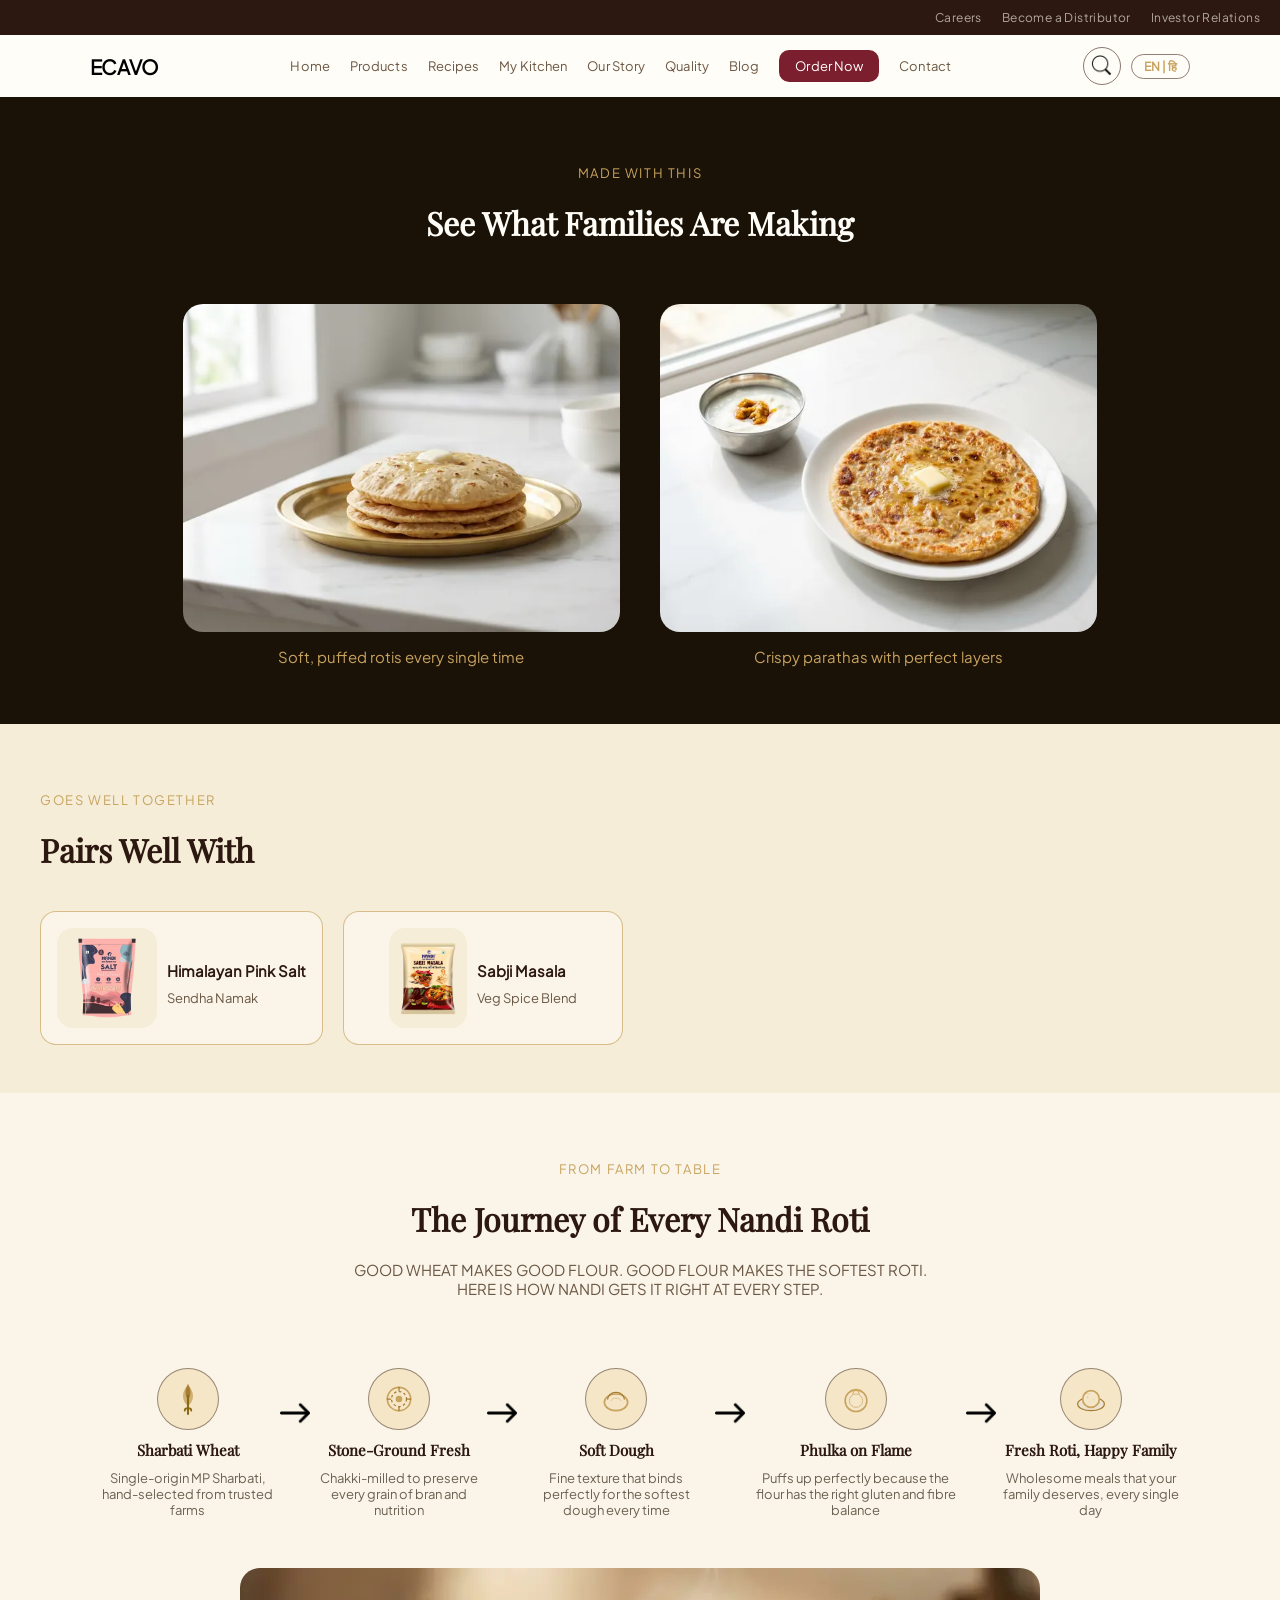
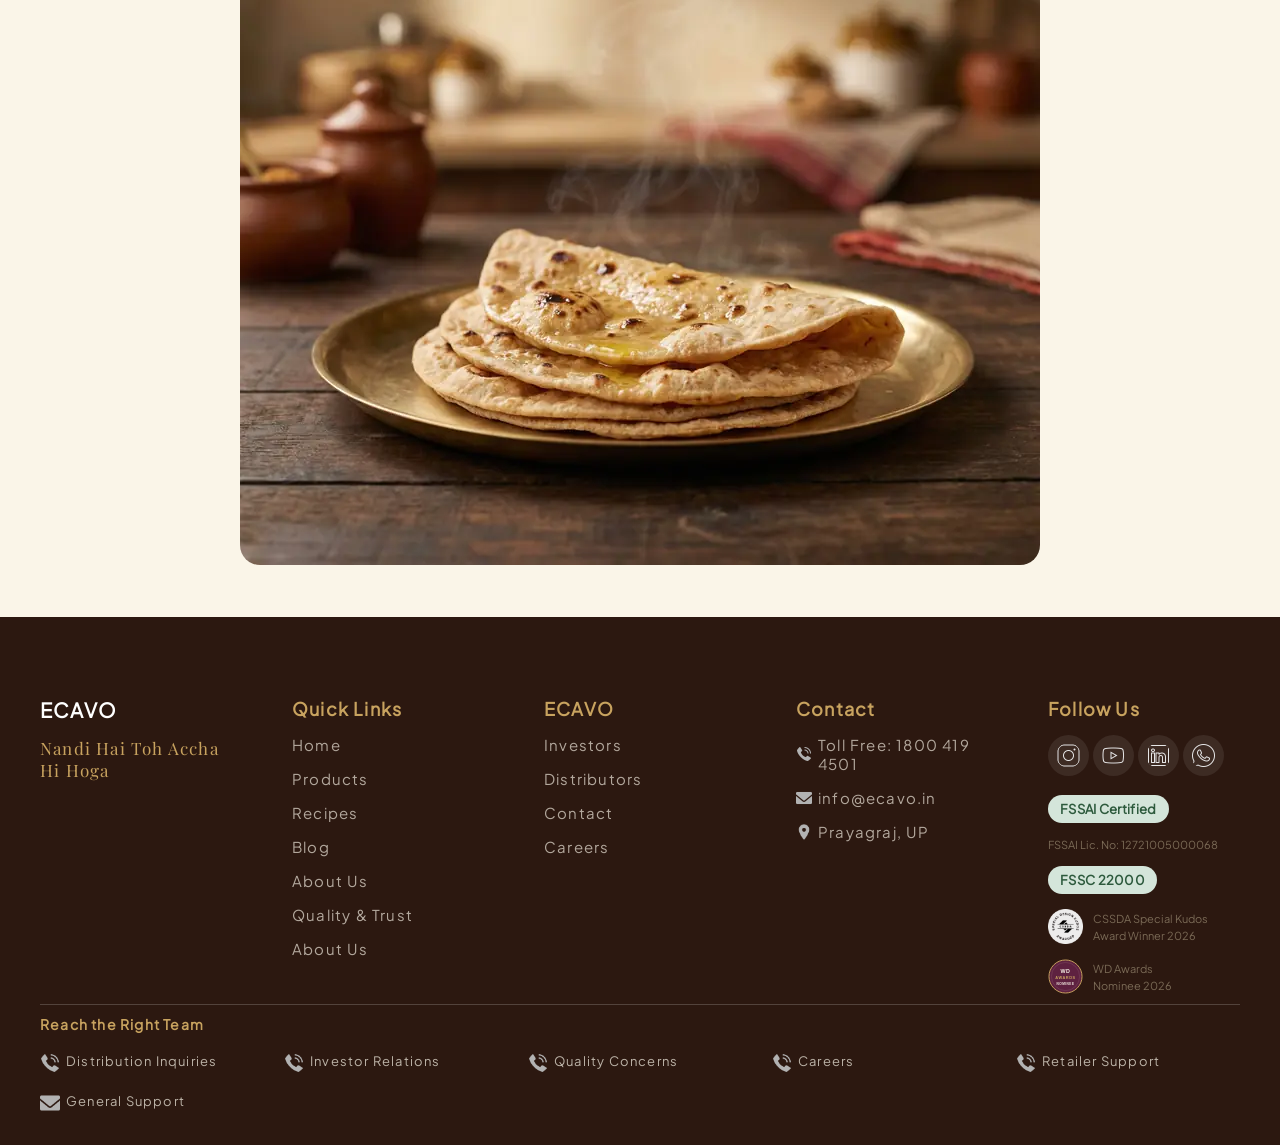
==== page-2.html @ 7aa82390 "first commit" ====
<!DOCTYPE html>
<html lang="en">

<head>
  <meta charset="UTF-8">
  <meta name="viewport" content="width=device-width, initial-scale=1.0">
  <title>Document</title>
  <link rel="stylesheet" href="page-2.css">
  <link rel="stylesheet" href="page-2-media.css">
</head>

<body>
  <!-- NAVIGATION  -->
  <!-- NAV-TOP  -->
  <div class="nt-main-container">
    <div class="nt-inner-container">
      <p>Careers</p>
      <p>Become a Distributor</p>
      <p>Investor Relations</p>
    </div>
  </div>
  <!-- NAV_BOTTOM  -->

  <div class="nb-main-container">

    <div class="nb-inner-container">

      <div class="nd-logo">
        ECAVO
      </div>

      <div class="nb-btn-container">
        <button class="nb-btn">
          Home
        </button>
        <button class="nb-btn">
          Products
        </button>
        <button class="nb-btn">
          Recipes
        </button>
        <button class="nb-btn">
          My Kitchen
        </button>
        <button class="nb-btn">
          Our Story
        </button>
        <button class="nb-btn">
          Quality
        </button>
        <button class="nb-btn">
          Blog
        </button>
        <button class="nb-btn-e">
          Order Now
        </button>
        <button class="nb-btn">
          Contact
        </button>
      </div>

      <div class="nb-search-container">
        <img src="Icons/icons8-search-100.png" class="nb-search">
        <div class="nb-lang">
          <p>EN | हि</p>
        </div>


        <div class="nav-mobile-menu">
          <img src="Icons/icons8-hamburger-menu-100.png" alt="">
        </div>
      </div>


    </div>

  </div>

  <!-- MADE WITH THIS  -->
  <div class="mt-main-container">
    <div class="mt-inner-container">

      <div class="mt-heading">
        <p>Made With This</p>
        <h1>See What Families Are Making</h1>
      </div>

      <div class="mt-card-container">

        <div class="mt-card">
          <img src="Images/food-rotis-premium.webp" alt="">
          <p>
            Soft, puffed rotis every single time
          </p>
        </div>

        <div class="mt-card">
          <img src="Images/food-paratha-premium.webp" alt="">
          <p>
            Crispy parathas with perfect layers
          </p>
        </div>

      </div>
    </div>
  </div>

  <!-- GOES WELL WITH  -->
  <div class="gw-main-container">
    <div class="gw-inner-container">

      <div class="gw-heading">
        <p>Goes Well Together</p>
        <h1>Pairs Well With</h1>
      </div>

      <div class="gw-card-container">

        <div class="gw-card">

          <img src="Images/pink-salt.webp" alt="">

          <div class="gw-text">
            <h1>
              Himalayan Pink Salt
            </h1>
            <p>
              Sendha Namak
            </p>
          </div>
        </div>

        <div class="gw-card">

          <img src="Images/sabji-masala.webp" alt="">

          <div class="gw-text">
            <h1>
              Sabji Masala
            </h1>
            <p>
              Veg Spice Blend
            </p>
          </div>
        </div>

      </div>
    </div>
  </div>

  <!-- JOURNEY SECTION  -->
  <div class="js-main-container">
    <div class="js-inner-container">

      <div class="js-heading">

        <p>From Farm to Table</p>
        <h1>The Journey of Every Nandi Roti</h1>
        <span>Good wheat makes good flour. Good flour makes the softest roti. Here is how Nandi gets it right at every
          step.</span>

      </div>

      <div class="js-flow-container">


        <div class="js-item">
          <div class="js-icon">
            <svg width="48" height="48" viewBox="0 0 48 48" fill="none">
              <path d="M24 6c-2 4-6 8-6 14 0 6 3 10 6 12 3-2 6-6 6-12 0-6-4-10-6-14z" fill="#C8A35F" opacity="0.8">
              </path>
              <path d="M24 6c-1 3-3 6-3 10s1.5 7 3 9c1.5-2 3-5 3-9s-2-7-3-10z" fill="#A67C30"></path>
              <line x1="24" y1="20" x2="24" y2="42" stroke="#8B6914" stroke-width="2.5" stroke-linecap="round"></line>
              <path d="M20 38c0-2 2-3 4-3s4 1 4 3" stroke="#8B6914" stroke-width="2" fill="none" stroke-linecap="round">
              </path>
            </svg>
          </div>
          <p>Sharbati Wheat</p>
          <span>Single-origin MP Sharbati, hand-selected from trusted farms</span>
        </div>
        <img src="Icons/right_4574317.png" alt="">


        <div class="js-item">
          <div class="js-icon">
            <svg width="48" height="48" viewBox="0 0 48 48" fill="none">
              <circle cx="24" cy="24" r="14" fill="#F5E6C8" stroke="#C8A35F" stroke-width="2"></circle>
              <circle cx="24" cy="24" r="9" fill="none" stroke="#A67C30" stroke-width="1.5" stroke-dasharray="3 3"></circle>
              <circle cx="24" cy="24" r="4" fill="#C8A35F"></circle>
              <line x1="24" y1="10" x2="24" y2="14" stroke="#A67C30" stroke-width="1.5" stroke-linecap="round"></line>
              <line x1="24" y1="34" x2="24" y2="38" stroke="#A67C30" stroke-width="1.5" stroke-linecap="round"></line>
              <line x1="10" y1="24" x2="14" y2="24" stroke="#A67C30" stroke-width="1.5" stroke-linecap="round"></line>
              <line x1="34" y1="24" x2="38" y2="24" stroke="#A67C30" stroke-width="1.5" stroke-linecap="round"></line>
            </svg>
          </div>
          <p>Stone-Ground Fresh</p>
          <span>Chakki-milled to preserve every grain of bran and nutrition</span>
        </div>
        <img src="Icons/right_4574317.png" alt="">


        <div class="js-item">
          <div class="js-icon">
            <svg width="48" height="48" viewBox="0 0 48 48" fill="none">
              <ellipse cx="24" cy="28" rx="14" ry="10" fill="#F5E6C8" stroke="#C8A35F" stroke-width="2"></ellipse>
              <path d="M14 24c0-4 4-8 10-8s10 4 10 8" fill="none" stroke="#A67C30" stroke-width="1.5" stroke-linecap="round"></path>
              <path d="M18 26c1-2 3-3 6-3s5 1 6 3" fill="none" stroke="#C8A35F" stroke-width="1" stroke-linecap="round" opacity="0.6"></path>
            </svg>
          </div>
          <p>Soft Dough</p>
          <span>Fine texture that binds perfectly for the softest dough every time</span>
        </div>
        <img src="Icons/right_4574317.png" alt="">


        <div class="js-item">
          <div class="js-icon">
            <svg width="48" height="48" viewBox="0 0 48 48" fill="none">
              <circle cx="24" cy="26" r="13" fill="#F5E6C8" stroke="#C8A35F" stroke-width="2"></circle>
              <circle cx="24" cy="26" r="8" fill="none" stroke="#A67C30" stroke-width="1" opacity="0.5"></circle>
              <path d="M20 18c1-3 3-5 4-6 1 1 3 3 4 6" fill="none" stroke="#D4A853" stroke-width="1.5" stroke-linecap="round" opacity="0.7"></path>
              <path d="M17 16c0.5-2 1.5-3 2-4" fill="none" stroke="#D4A853" stroke-width="1" stroke-linecap="round" opacity="0.4"></path>
              <path d="M31 16c-0.5-2-1.5-3-2-4" fill="none" stroke="#D4A853" stroke-width="1" stroke-linecap="round" opacity="0.4"></path>
            </svg>
            </svg>
          </div>
          <p>Phulka on Flame</p>
          <span>Puffs up perfectly because the flour has the right gluten and fibre balance</span>
        </div>
        <img src="Icons/right_4574317.png" alt="">


        <div class="js-item">
          <div class="js-icon">
            <svg width="48" height="48" viewBox="0 0 48 48" fill="none">
              <ellipse cx="24" cy="30" rx="16" ry="8" fill="#EDE3D0" stroke="#A67C30" stroke-width="1.5"></ellipse>
              <circle cx="24" cy="24" r="10" fill="#F5E6C8" stroke="#C8A35F" stroke-width="2"></circle>
              <circle cx="20" cy="22" r="1" fill="#D4A853" opacity="0.5"></circle>
              <circle cx="27" cy="25" r="0.8" fill="#D4A853" opacity="0.4"></circle>
              <circle cx="22" cy="27" r="0.6" fill="#D4A853" opacity="0.3"></circle>
              <path d="M16 18c2-1 4-1 6 0" fill="none" stroke="#A67C30" stroke-width="0.8" opacity="0.3" stroke-linecap="round"></path>
            </svg>
              <path d="M24 6c-2 4-6 8-6 14 0 6 3 10 6 12 3-2 6-6 6-12 0-6-4-10-6-14z" fill="#C8A35F" opacity="0.8">
              </path>
              <path d="M24 6c-1 3-3 6-3 10s1.5 7 3 9c1.5-2 3-5 3-9s-2-7-3-10z" fill="#A67C30"></path>
              <line x1="24" y1="20" x2="24" y2="42" stroke="#8B6914" stroke-width="2.5" stroke-linecap="round"></line>
              <path d="M20 38c0-2 2-3 4-3s4 1 4 3" stroke="#8B6914" stroke-width="2" fill="none" stroke-linecap="round">
              </path>
            </svg>
          </div>
          <p>Fresh Roti, Happy Family</p>
          <span>Wholesome meals that your family deserves, every single day</span>
        </div>
        

      </div>

      <div class="js-image">
        <img src="Images/lifestyle-rotis-plate.webp" alt="">
      </div>

    </div>
  </div>
  <!-- FOOTER  -->

  <footer>
    <div class="foot-main-container">
      <div class="foot-inner-container">
        <div class="foot-top-container">
          <div class="list-1">
            <h1>ECAVO</h1>
            <p>
              Nandi Hai Toh Accha Hi Hoga
            </p>
          </div>
          <div class="list-2">
            <h1>Quick Links</h1>
            <p>
              Home
            </p>
            <p>
              Products
            </p>
            <p>
              Recipes
            </p>
            <p>
              Blog
            </p>
            <p>
              About Us
            </p>
            <p>
              Quality & Trust
            </p>
            <p>
              About Us
            </p>
          </div>
          <div class="list-3">
            <h1>ECAVO</h1>
            <p>
              Investors
            </p>
            <p>
              Distributors
            </p>
            <p>
              Contact
            </p>
            <p>
              Careers
            </p>
          </div>
          <div class="list-4">
            <h1>Contact</h1>

            <div>
              <img src="Icons/telephone-call_3059502.png" alt="">
              <p>
                Toll Free: 1800 419 4501
              </p>
            </div>


            <div>
              <img src="Icons/mail_15821845.png" alt="">
              <p>
                info@ecavo.in
              </p>
            </div>

            <div>
              <img src="Icons/icons8-location-100.png" alt="">
              <p>
                Prayagraj, UP
              </p>
            </div>

          </div>
          <div class="list-5">
            <h1>
              Follow Us
            </h1>
            <div class="social-links">
              <img src="Icons/icons8-instagram-logo-100.png" alt="" class="link">
              <img src="Icons/icons8-youtube-100.png" alt="" class="link">
              <img src="Icons/icons8-linkedin-100.png" alt="" class="link">
              <img src="Icons/icons8-whatsapp-100.png" alt="" class="link">
            </div>
            <div class="foot-tag">
              FSSAI Certified
            </div>
            <p>
              FSSAI Lic. No: 12721005000068
            </p>
            <div class="foot-tag">
              FSSC 22000
            </div>
            <div class="foot-round-tag">
              <img src="Icons/cssda-special-kudos-white.png" alt="">
              <div class="round-text-container">
                <p>CSSDA Special Kudos</p>
                <p>Award Winner 2026</p>
              </div>
            </div>
            <div class="foot-round-tag">
              <img src="Icons/wd-awards-nominee-badge.svg" alt="">
              <div class="round-text-container">
                <p>WD Awards</p>
                <p>Nominee 2026</p>
              </div>
            </div>
          </div>
        </div>
        <hr>
        <div class="foot-middle-container">
          <p>Reach the Right Team</p>
          <div class="foot-middle-grid">

            <div class="foot-item">
              <img src="Icons/telephone-call_3059502.png" alt="">
              <p>Distribution Inquiries</p>
            </div>


            <div class="foot-item">
              <img src="Icons/telephone-call_3059502.png" alt="">
              <p>Investor Relations</p>
            </div>

            <div class="foot-item">
              <img src="Icons/telephone-call_3059502.png" alt="">
              <p>Quality Concerns</p>
            </div>

            <div class="foot-item">
              <img src="Icons/telephone-call_3059502.png" alt="">
              <p>Careers</p>
            </div>

            <div class="foot-item">
              <img src="Icons/telephone-call_3059502.png" alt="">
              <p>Retailer Support</p>
            </div>

            <div class="foot-item">
              <img src="Icons/mail_15821845.png" alt="">
              <p>General Support</p>
            </div>

          </div>
        </div>
      </div>
    </div>
  </footer>
</body>

</html>
---- page-2.css ----
* {
  margin: 0px;
  padding: 0px;
}

body {
  background-color: #FAF5E8;
}

@font-face {
  font-family: 'jakarta';
  src: url('./text/PlusJakartaSans-Regular.ttf');
}

@font-face {
  font-family: 'playfair';
  src: url('./text/PlayfairDisplay-Regular.ttf');
}
/* NAVIGATION */

/* NAV-TOP  */
.nt-inner-container{
  display: flex;
  justify-content: flex-end;
  align-items: center;
  padding: 10px 20px ;
  background-color: #2C1810;
  color: #FAF5E8A6;
  font-size: 12px;
  letter-spacing: 0.4px;
  font-family: jakarta;
  font-weight: 400;
  gap: 20px;
  margin: 0px;
}

/* NAV_BOTTOM */
.nb-main-container{
  background-color: #FFFDF7;
}
.nd-logo{
  color: #000000;
  font-size: 20px;
  letter-spacing: -0.4px;
  font-family: jakarta;
  font-weight: bolder;
}

.nb-inner-container{
  display: flex;
  padding: 12px 24px;
  justify-content: space-around;
  align-items: center;
}
.nb-btn-container{
  display: flex;
  justify-content: center;
  align-items: center;
  gap: 20px;
}
.nb-btn{
  border: none;
  padding: 8px 0px;
  background-color: #00000000;
  color: #6B5744;
  font-size: 13px;
  letter-spacing: 0.1px;
  font-family: jakarta;
  font-weight: 400;
}
.nb-btn-e{
  border: none;
  padding: 8px 16px;
  background-color: #7B1F2E;
  color: #ffffff;
  border-radius: 10px;
  font-size: 13px;
  letter-spacing: 0.1px;
  font-family: jakarta;
  font-weight: 400;
}
.nb-search-container{
  display: flex;
  justify-content: center;
  align-items: center;
  gap: 10px;
}
.nb-search{
  height: 24px;
  padding: 6px;
  border-radius: 50%;
  border: #2c0b018c solid 1px;
}
.nb-lang{
  border: #2c0b0183 solid 1px;
  border-radius: 20px;
  padding: 4px 12px;
  color: #C8A35F;
  font-size: 12px;
  letter-spacing: 0.1px;
  font-family: jakarta;
  font-weight: 600;
}

.nav-mobile-menu{
  display: none;
}
.nav-mobile-menu img{
  height: 20px;
}


/* MADE WITH THIS  */

.mt-main-container{
  display: flex;
  justify-content: center;
  align-items: center;
  background-color: #1A1207;
  padding: 48px 0px;
}
.mt-inner-container{
  display: flex;
  justify-content: center;
  align-items: center;
  flex-direction: column;
  gap: 30px;
  padding: 0px 20px;
}
.mt-card-container{
  display: flex;
  justify-content: center;
  align-items: center;
  gap: 20px;
  margin: 0px 120px;
}
.mt-heading{
  display: flex;
  justify-content: center;
  align-items: center;
  flex-direction: column;
  gap: 20px;
  padding: 20px 0px;
}
.mt-heading p{
  color: #C8A35F;
  font-size: 13px;
  letter-spacing: 1.6px;
  font-family: jakarta;
  font-weight: 500;
  text-transform: uppercase;
}
.mt-heading h1{
  color: #FFFDF7;
  font-size: 32px;
  font-family: playfair;
  font-weight: 600;
}
.mt-card{
  display: flex;
  justify-content: center;
  align-items: center;
  flex-direction: column;
  color: #C8A35F;
  font-size: 15px;
  font-family: jakarta;
  font-weight: 500;
  background-color: #1A1207;
  border-radius: 20px;
  padding: 10px;
  gap: 15px;
  transition: transform 0.3s ease, box-shadow 0.3s ease ;
}
.mt-card:hover{
  transform: scale(1.05);
  box-shadow: 0 0 30px rgba(121, 92, 14, 0.637);
}
.mt-card img{
  width: 100%;
  height: 328px;
  aspect-ratio: 4/3;
  object-fit: cover;
  border-radius: 20px;
}

/* GOES WELL WITH */

.gw-main-container{
  display: flex;
  justify-content: center;
  align-items: center;
  background-color: #F5EDD8;
  padding: 48px 0px;
}
.gw-inner-container{
  display: flex;
  justify-content: center;
  align-items: flex-start;
  flex-direction: column;
  width: 1200px;
  gap: 20px;
  padding: 0px 20px;
}
.gw-card-container{
  display: flex;
  justify-content: center;
  align-items: center;
  gap: 20px;
}
.gw-card{
  display: flex;
  justify-content: center;
  align-items: center;
  background-color: #FAF5E8;
  border-radius: 16px;
  border: #c8a35fab solid 1px;
  padding: 16px;
  gap: 10px;
  min-width: 280px;
  box-sizing: border-box;
  transition: transform 0.3s ease, box-shadow 0.3s ease ;
}
.gw-card:hover{
  transform: translateY(-6px);
  box-shadow: 0 0 10px rgba(44, 33, 3, 0.212);
}
.gw-card img{
  background-color: #F5EDD8;
  padding: 10px;
  border-radius: 16px;
  height: 80px;
  width: auto;
}
.gw-text h1{
  color: #2C1810;
  font-size: 15px;
  font-family: jakarta;
  font-weight: 600;
  margin: 10px 0px;
}
.gw-text p{
  color: #6B5744;
  font-size: 13px;
  font-family: jakarta;
  font-weight: 400;
}
.gw-heading{
  display: flex;
  justify-content: center;
  align-items: flex-start;
  flex-direction: column;
  gap: 20px;
  padding: 20px 0px;
}
.gw-heading p{
  color: #C8A35F;
  font-size: 13px;
  letter-spacing: 1.6px;
  font-family: jakarta;
  font-weight: 500;
  text-transform: uppercase;
}
.gw-heading h1{
  color: #2C1810;
  font-size: 32px;
  font-family: playfair;
  font-weight: 600;
}

/* JOURNEY SECTION */
.js-main-container{
  display: flex;
  justify-content: center;
  align-items: center;
  padding: 48px 0px;
}
.js-inner-container{
  display: flex;
  justify-content: center;
  align-items: center;
  flex-direction: column;
  width: 1200px;
  gap: 50px;
  padding: 0px 20px;
}
.js-heading{
  display: flex;
  justify-content: center;
  align-items: center;
  flex-direction: column;
  gap: 20px;
  padding: 20px 0px;
  text-align: center;
  max-width: 600px;
}
.js-heading p{
  color: #C8A35F;
  font-size: 13px;
  letter-spacing: 1.6px;
  font-family: jakarta;
  font-weight: 500;
  text-transform: uppercase;
}
.js-heading h1{
  color: #2C1810;
  font-size: 32px;
  font-family: playfair;
  font-weight: 600;
}
.js-heading span{
  color: #6B5744;
  font-size: 15px;
  letter-spacing: 0px;
  font-family: jakarta;
  font-weight: 400;
  text-transform: uppercase;
}
.js-image img{
  border-radius: 20px;
}
.js-flow-container{
  display: flex;
  justify-content: center;
  align-items: flex-start;
  /* width: 1200px; */
  padding: 0px 60px;
  box-sizing: border-box;
  gap: 5px;
}
.js-flow-container img{
  padding-top: 30px;
  height: 30px;
}
.js-item{
  display: flex;
  justify-content: center;
  align-items: center;
  flex-direction: column;
  text-align: center;
  box-sizing: border-box;
  gap: 10px;
}
.js-icon{
  display: flex;
  justify-content: center;
  align-items: center;
  padding: 10px;
  background-color: #F5E6C8;
  height: 40px;
  width: 40px;
  border-radius: 50%;
  border: #2c181077 solid 1px;
}
.js-item p{
  color: #2C1810;
  font-size: 15px;
  font-family: playfair;
  font-weight: 600;
}
.js-item span{
  color: #6B6152;
  font-size: 13px;
  font-family: jakarta;
  font-weight: 500;
}
/* FOOTER  */

.foot-main-container{
  display: flex;
  justify-content: center;
  align-items: center;
  background-color: #2C1810;
  padding: 80px 24px 32px;
  box-sizing: border-box;
}
.foot-inner-container{
  max-width: 1200px;
  display: flex;
  justify-content: center;
  align-items: center;
  flex-direction: column;
  gap: 10px;
}
.foot-top-container{
  display: grid;
  grid-template-columns: 1fr 1fr 1fr 1fr 1fr;
  gap: 60px;
  box-sizing: border-box;
}
.list-1, .list-2, .list-3, .list-4, .list-5{
  display: flex;
  justify-content: flex-start;
  align-items: flex-start;
  flex-direction: column;
  gap: 15px;
  width: 100%;
  box-sizing: border-box;
}

.list-1 h1{
  font-family: jakarta;
  font-size: 20px;
  font-weight: bolder;
  letter-spacing: 1.2px;
  color: #ffffff;
}
.list-1 p{
  font-family: playfair;
  font-size: 17px;
  font-weight: 500;
  letter-spacing: 1.2px;
  color: #C8A35F;
}
.list-2 h1{
  font-family: jakarta;
  font-size: 18px;
  font-weight: 700;
  letter-spacing: 1.2px;
  color: #C8A35F;
}
.list-3 h1{
  font-family: jakarta;
  font-size: 18px;
  font-weight: 700;
  letter-spacing: 1.2px;
  color: #C8A35F;
}
.list-4 h1{
  font-family: jakarta;
  font-size: 18px;
  font-weight: 700;
  letter-spacing: 1.2px;
  color: #C8A35F;
}
.list-5 h1{
  font-family: jakarta;
  font-size: 18px;
  font-weight: 700;
  letter-spacing: 1.2px;
  color: #C8A35F;
}
.list-2, .list-3, .list-4 p{
  font-family: jakarta;
  font-size: 15px;
  font-weight: 500;
  letter-spacing: 1.2px;
  color: #FAF5E8A6;
}
.list-4 img{
  height: 16px;
  filter: invert(70%);
}
.list-4 div{
  display: flex;
  justify-content: flex-start;
  align-items: center;
  gap: 6px;
}
.social-links img{
  height: 25px;
}
.link{
  padding: 8px;
  border-radius: 50%;
  background-color: #00000017;
  filter: invert(90%);
}
.list-5 p{
  color: #7A6A56;
  font-family: jakarta;
  font-size: 11px;
  font-weight: 400;
}
.foot-tag{
  background-color: #D4E5DA;
  padding: 6px 12px;
  border-radius: 20px;
  color: #2D5A3D;
  font-family: jakarta;
  font-size: 13px;
  font-weight: 600;
  letter-spacing: 0.3px;
}
.foot-round-tag{
  display: flex;
  color: #FAF5E8B3;
  font-family: jakarta;
  font-size: 11px;
  font-weight: 400;
  gap: 10px;
}
.foot-round-tag img{
  height: 35px;
}
.round-text-container{
  display: flex;
  justify-content: center;
  align-items: flex-start;
  flex-direction: column;
  gap: 4px;
}
.foot-main-container hr{
  border: none;
  height: 1px;
  background-color: #ffffff2f;
  width: 100%;
}
.foot-middle-container{
  display: flex;
  justify-content: center;
  align-items: flex-start;
  flex-direction: column;
  gap: 20px;
  color: #C8A35F;
  font-family: jakarta;
  font-size: 14px;
  font-weight: 600;
  letter-spacing: 1.2px;
  width: 100%;
}
.foot-item{
  display: flex;
  color: #FAF5E8B3;
  font-family: jakarta;
  font-size: 13px;
  font-weight: 400;
  gap: 6px;
}
.foot-item img{
  height: 20px;
  filter: invert(70%);
}
.foot-middle-grid{
  display: grid;
  grid-template-columns: repeat(5, 1fr);
  width: 100%;
  gap: 20px;
}
---- page-2-media.css ----
@media (max-width: 800px) {

  .nt-main-container {
    display: none;
  }

  .nb-btn-container {
    display: none;
  }

  .nb-inner-container {
    justify-content: space-between;
    padding: 10px 20px;
  }

  .nav-mobile-menu {
    display: block;
  }

/* MADE WITH THIS */

  .mt-card-container {
    flex-wrap: wrap;
    margin: 0px 10px;
  }
/* GOES WELL WITH */
  .gw-card-container{
    flex-wrap: wrap;
  }
  .gw-card{
    width: 100%;
  }
  /* JOURNEY SECTION */
  .js-flow-container{
    flex-direction: column;
    align-items: center;
    gap: 10px;
  }
  .js-flow-container img{
    padding: 20px 0px;
    transform: rotate(90deg);
  }
  .js-image img{
  width: 100%;
}
  /* FOOTER  */

  .foot-top-container {
    grid-template-columns: 1fr 1fr;
  }

  .foot-middle-grid {
    grid-template-columns: 1fr 1fr;
  }
}
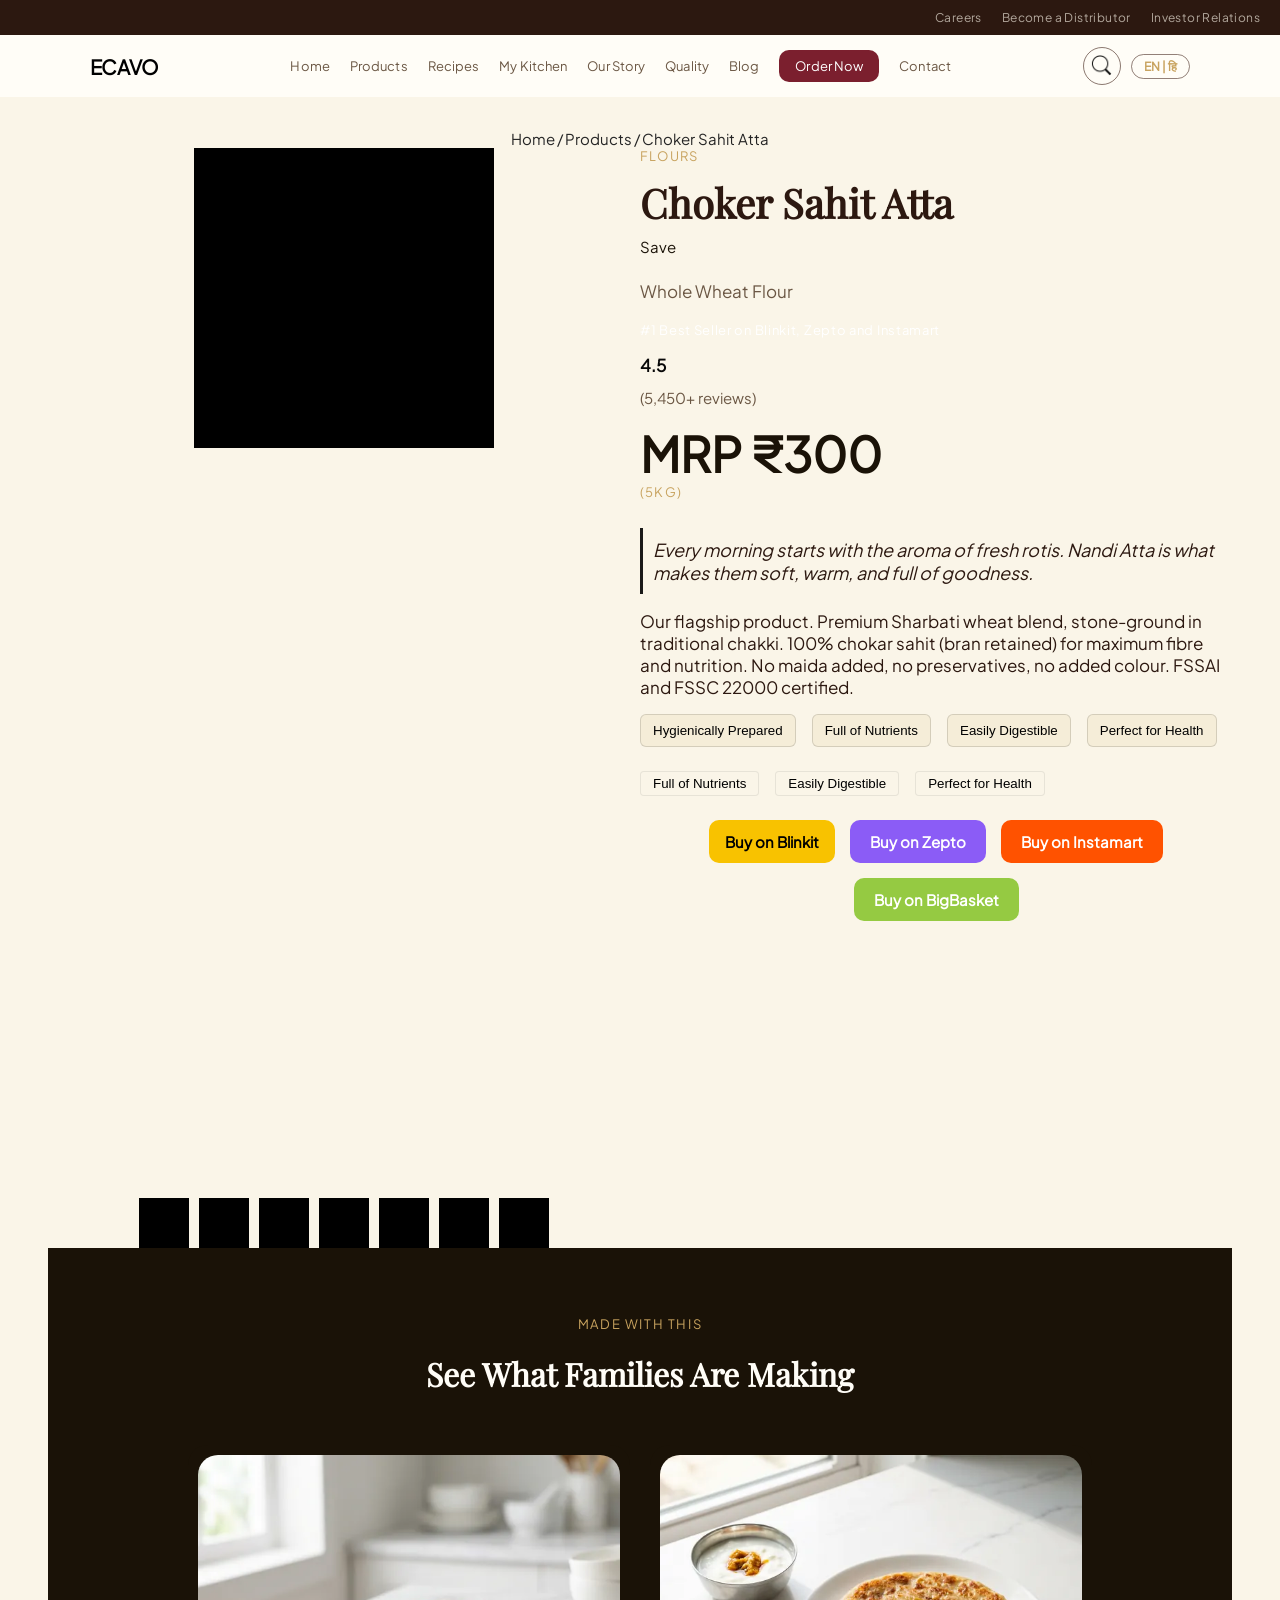
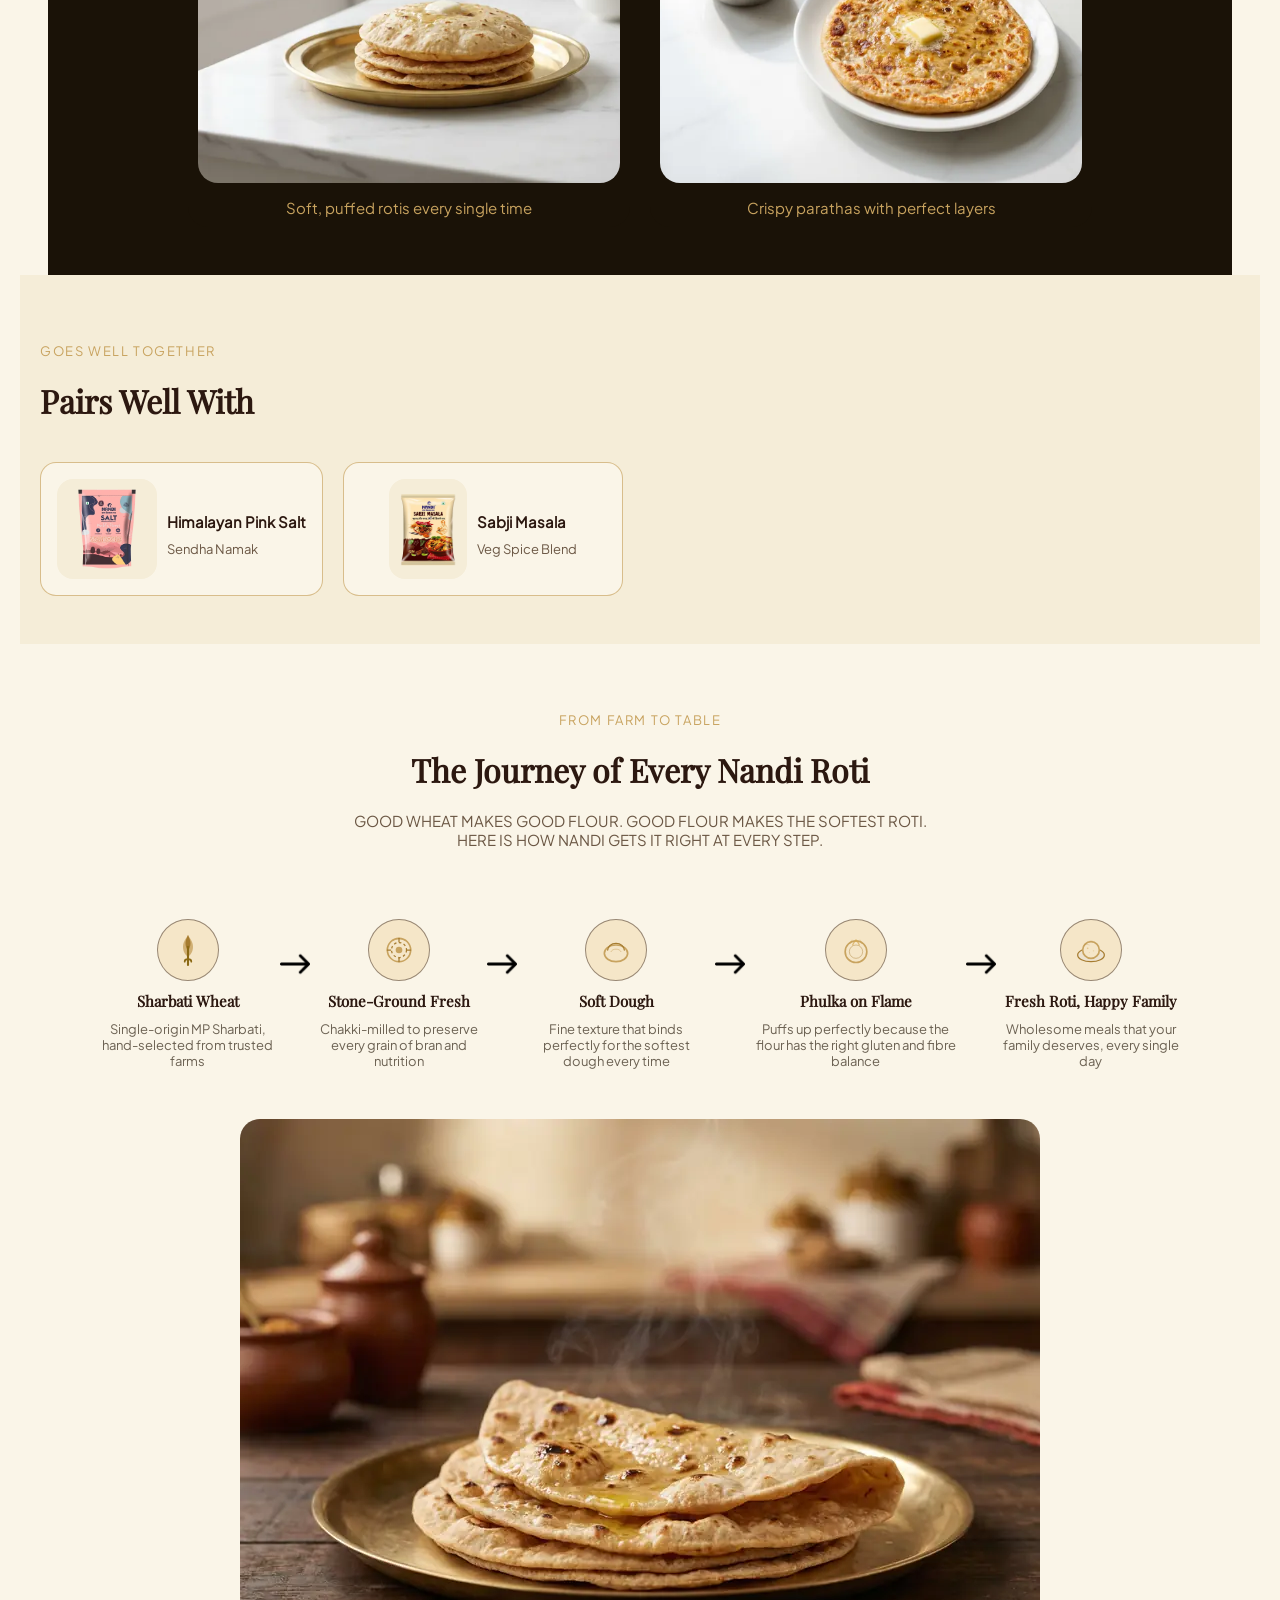
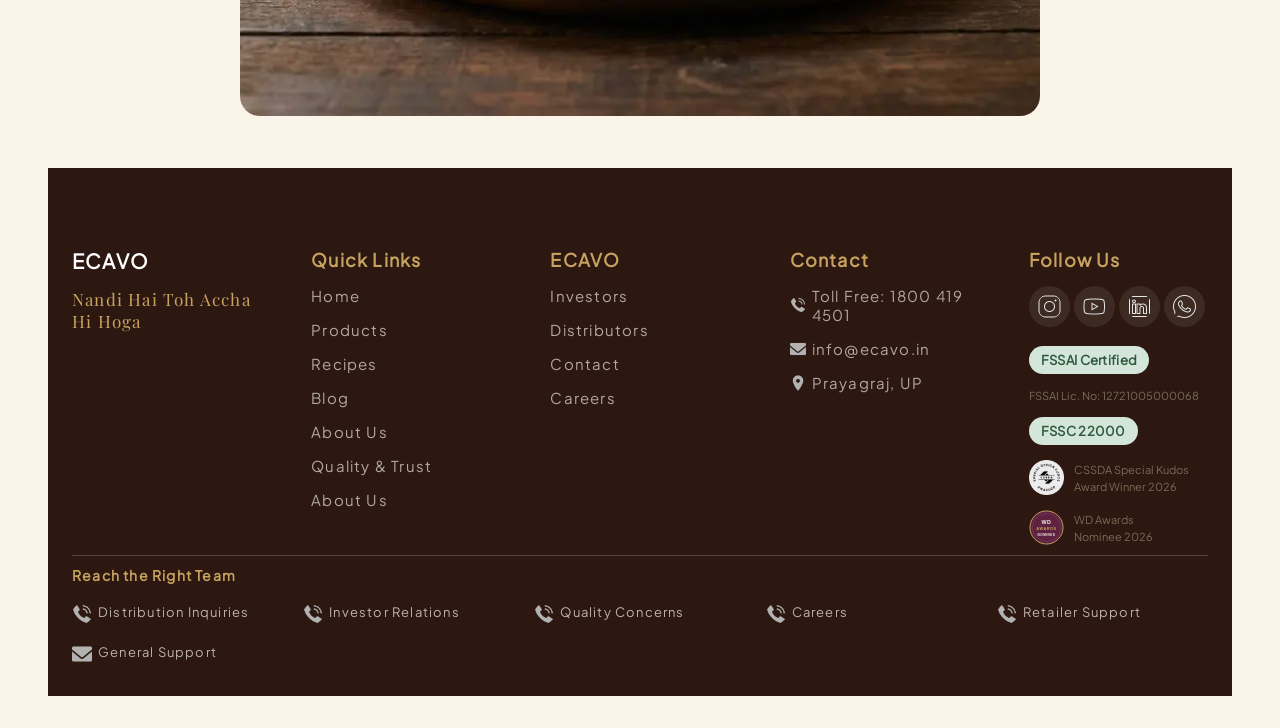
==== commit 3ca52589: "Describe what you updated" ====
--- a/page-2.html
+++ b/page-2.html
@@ -75,6 +75,112 @@
     </div>
 
   </div>
+
+<!-- MAIN PRODUCT SECTION  -->
+ <div class="mps-main-container">
+
+  <div class="mps-upper-address">
+    <p>Home</p>
+    <p>/</p>
+    <p>Products</p>
+    <p>/</p>
+    <p>Choker Sahit Atta</p>
+  </div>
+  <div class="mps-inner-container">
+
+    <div class="mps-left-content">
+
+      <div class="mps-showcase">
+
+        <div class="child-1"></div>
+        
+        <div class="mps-showcase-container">
+          
+          <div class="child-2"></div>
+          <div class="child-3"></div>
+          <div class="child-4"></div>
+          <div class="child-5"></div>
+          <div class="child-6"></div>
+          <div class="child-7"></div>
+          <div class="child-8"></div>
+        </div>
+      </div>
+    </div>
+
+    <div class="mps-right-content">
+
+      <p>
+        Flours
+      </p>
+      <h1>
+        Choker Sahit Atta
+      </h1>
+      <div class="mps-tag-1">
+        Save
+      </div>
+      <p>
+        Whole Wheat Flour
+      </p>
+      <div class="mps-tag-2">
+        #1 Best Seller on Blinkit, Zepto and Instamart
+      </div>
+      <div class="mps-rating">
+        <p>4.5</p>
+      (5,450+ reviews)
+      </div>
+      <div class="mps-mrp">
+        MRP ₹300 
+        <p>(5kg)</p>
+      </div>
+      <div class="mps-punch-line">
+       <i> Every morning starts with the aroma of fresh rotis. Nandi Atta is what makes them soft, warm, and full of goodness. </i>
+      </div>
+      <p>
+        Our flagship product. Premium Sharbati wheat blend, stone-ground in traditional chakki. 100% chokar sahit (bran retained) for maximum fibre and nutrition. No maida added, no preservatives, no added colour. FSSAI and FSSC 22000 certified.
+      </p>
+      <div class="mps-tag-3">
+
+        <button>Hygienically Prepared</button>
+        <button>Full of Nutrients</button>
+        <button>Easily Digestible</button>
+        <button>Perfect for Health</button>
+
+      </div>
+
+      <div class="mps-tag-4">
+
+        <button>Full of Nutrients</button>
+        <button>Easily Digestible</button>
+        <button>Perfect for Health</button>
+
+      </div>
+      <div class="mps-amount">
+
+      </div>
+      
+
+      <div class="wtb-badge-container">
+        <div class="wtb-badges">
+          <button class="wtb-badge-1">
+            Buy on Blinkit
+          </button>
+          <button class="wtb-badge-2">
+            Buy on Zepto
+          </button>
+          <button class="wtb-badge-3">
+            Buy on Instamart
+          </button>
+          <button class="wtb-badge-4">
+            Buy on BigBasket
+          </button>
+        </div>
+
+    </div>
+  </div>
+ </div>
+
+
+
 
   <!-- MADE WITH THIS  -->
   <div class="mt-main-container">
--- a/page-2.css
+++ b/page-2.css
@@ -108,8 +108,266 @@
 .nav-mobile-menu img{
   height: 20px;
 }
-
-
+/* MAIN PRODUCT SECTION  */
+.mps-main-container{
+  display: flex;
+  flex-direction: column;
+  justify-content: center;
+  align-items: center;
+  padding: 32px  48px;
+}
+.mps-upper-address{
+  display: flex;
+  align-items: flex-start;
+  justify-content: flex-start;
+  gap: 2px;
+  color: #242424;
+  font-size: 15px;
+  letter-spacing: 0px;
+  font-family: jakarta;
+  font-weight: 500;
+}
+.mps-inner-container{
+  display: grid;
+  grid-template-columns: 1fr 1fr;
+  max-width: 1200px;
+}
+
+.mps-right-content{
+  display: flex;
+  flex-direction: column;
+  
+}
+.mps-right-content p:first-child{
+  color: #C8A35F;
+  font-size: 13px;
+  letter-spacing: 1.2px;
+  font-family: jakarta;
+  font-weight: 500;
+  text-transform: uppercase;
+  margin-bottom: 12px;
+}
+.mps-right-content h1{
+  color: #2C1810;
+  font-size: 40px;
+  letter-spacing: 0px;
+  font-family: playfair;
+  font-weight: 600;
+  margin-bottom: 8px;
+}
+.mps-tag-1{
+  color: #1A1207;
+  font-size: 15px;
+  letter-spacing: 0px;
+  font-family: jakarta;
+  font-weight: 500;
+  margin-bottom: 24px;
+}
+.mps-right-content p:nth-child(4){
+  color: #6B5744;
+  font-size: 17px;
+  letter-spacing: 0px;
+  font-family: jakarta;
+  font-weight: 500;
+  margin-bottom: 20px;
+}
+.mps-tag-2{
+  color: #ffffff;
+  font-size: 13px;
+  letter-spacing: 0.7px;
+  font-family: jakarta;
+  font-weight: 500;
+  margin-bottom: 16px ;
+}
+.mps-rating{
+  color: #6B5744;
+  font-size: 15px;
+  letter-spacing: 0px;
+  font-family: jakarta;
+  font-weight: 500;
+  margin-bottom: 16px ;
+}
+.mps-rating p:first-child{
+  color: #080808;
+  font-size: 17px;
+  letter-spacing: 0px;
+  font-family: jakarta;
+  font-weight: 700;
+}
+.mps-mrp{
+  color: #1A1207;
+  font-size: 48px;
+  letter-spacing: 0px;
+  font-family: jakarta;
+  font-weight: 700;
+  margin-bottom: 16px;
+}
+.mps-mrp p:nth-child(2){
+  color: #6B5744;
+  font-size: 15px;
+  letter-spacing: 0px;
+  font-family: jakarta;
+  font-weight: 500;
+}
+.mps-punch-line{
+  border-left: #000000e5 solid 3px;
+  color: #2C1810;
+  font-size: 18px;
+  letter-spacing: 0px;
+  font-family: jakarta;
+  font-weight: 400;
+  margin-bottom: 16px;
+  padding: 10px;
+}
+.mps-right-content :nth-child(9){
+  color: #2C1810;
+  font-size: 17px;
+  letter-spacing: 0px;
+  font-family: jakarta;
+  font-weight: 500;
+  margin-bottom: 16px;
+}
+
+.mps-tag-3 {
+  display: flex;
+  gap: 16px;
+  color: #2C1810; 
+  font-size: 13px ; 
+  letter-spacing: 0px;
+  font-family: jakarta;
+  font-weight: 600;
+  margin-bottom: 24px;
+}
+.mps-tag-3 button{
+  padding: 8px 12px;
+  border-radius: 6px;
+  border: #00000023 solid 1px;
+  background-color: #F5EDD8;
+}
+.mps-tag-4{
+  display: flex;
+  gap: 16px;
+  color: #6b574438; 
+  font-size: 13px ; 
+  letter-spacing: 0px;
+  font-family: jakarta;
+  font-weight: 400;
+  margin-bottom: 24px;
+}
+.mps-tag-4 button{
+  padding: 4px 12px;
+  border-radius: 4px;
+  border: #00000013 solid 1px;
+  background-color: #FAF5E8;
+}
+
+.mps-showcase{
+  display: flex;
+  flex-direction: column;
+  justify-content: center;
+  align-items: center;
+
+}
+.child-1{
+  height: 300px;
+  width: 300px;
+  background-color: #000000;
+}
+.mps-showcase-container{
+  display: flex;
+  gap: 10px;
+  justify-content: end;
+  align-items: end;
+  height: 800px;
+}
+.child-2, .child-3, .child-4, .child-5, .child-6, .child-7, .child-8{
+  
+  height: 50px;
+  width: 50px;
+  background-color: #000000;
+}
+.mps-showcase :has(.child-2:hover) .child-1{
+  background-image: url(Images/choker-sahit-atta-blinkit-1.webp);
+}
+
+
+.wtb-main-container {
+  padding: 12px 0px;
+}
+
+.wtb-inner-container {
+  margin: 0px 350px;
+  padding: 16px 0px;
+  display: flex;
+  justify-content: center;
+  align-items: center;
+  flex-wrap: wrap;
+  gap: 30px;
+
+}
+
+.wtb-badge-container {
+  display: flex;
+  justify-content: flex-start;
+  align-items: center;
+  flex-wrap: wrap;
+  gap: 20px;
+}
+
+.wtb-badges {
+  display: flex;
+  justify-content: center;
+  gap: 15px;
+  flex-wrap: wrap;
+}
+
+.wtb-big-t {
+  font-family: jakarta;
+  font-size: 15px;
+  letter-spacing: 1.4px;
+  font-weight: 500;
+  color: #3a1304cb;
+}
+
+.wtb-small-t {
+  font-family: jakarta;
+  font-size: 12px;
+  letter-spacing: 0px;
+  font-weight: 600;
+  color: #35110383;
+}
+
+.wtb-badge-1 {
+  padding: 8px 16px;
+  background-color: #F8C200;
+  color: black;
+  font-family: jakarta;
+  font-size: 15px;
+  font-weight: 600;
+  border: none;
+  border-radius: 10px;
+}
+
+.wtb-badge-2,
+.wtb-badge-3,
+.wtb-badge-4 {
+  padding: 12px 20px;
+  background-color: #8B5CF6;
+  color: rgb(255, 255, 255);
+  font-family: jakarta;
+  font-size: 15px;
+  font-weight: 600;
+  border: none;
+  border-radius: 10px;
+}
+
+.wtb-badge-3 {
+  background-color: #FF5200;
+}
+
+.wtb-badge-4 {
+  background-color: #95CA42;
+}
 /* MADE WITH THIS  */
 
 .mt-main-container{
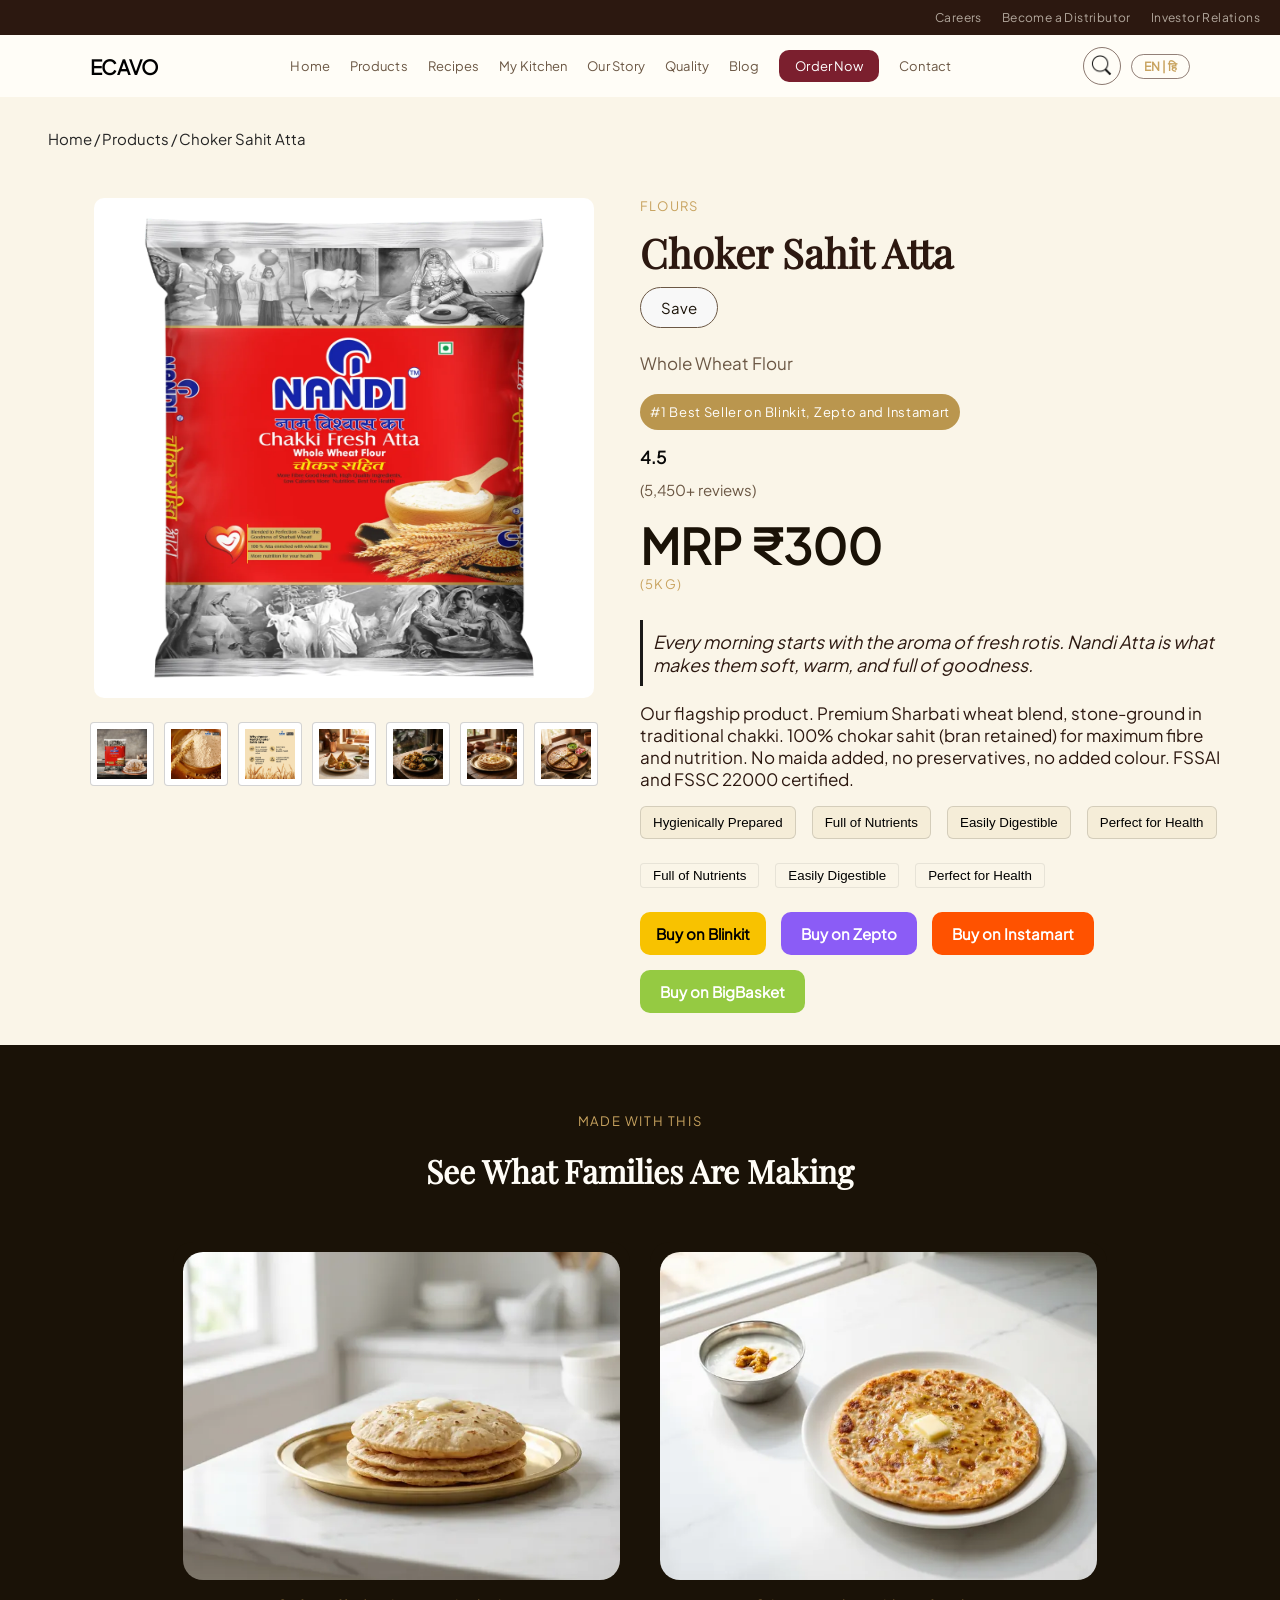
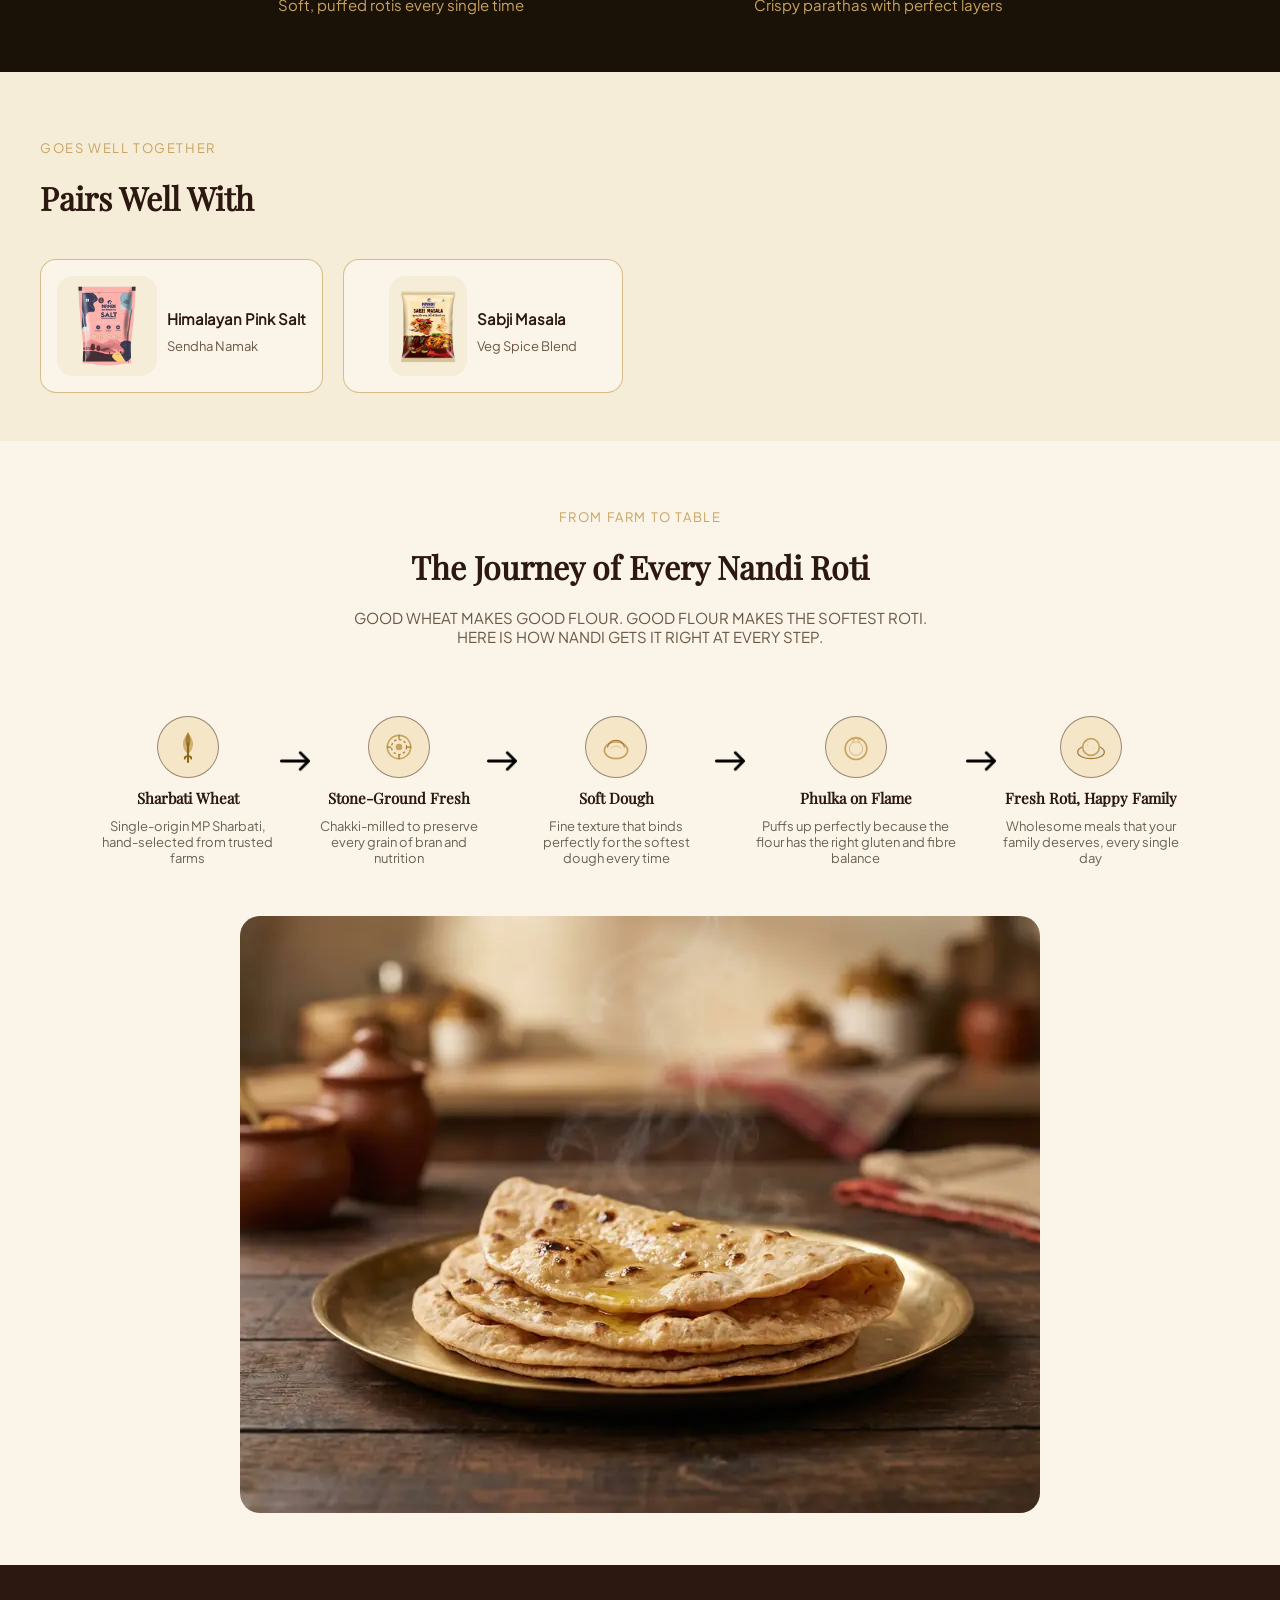
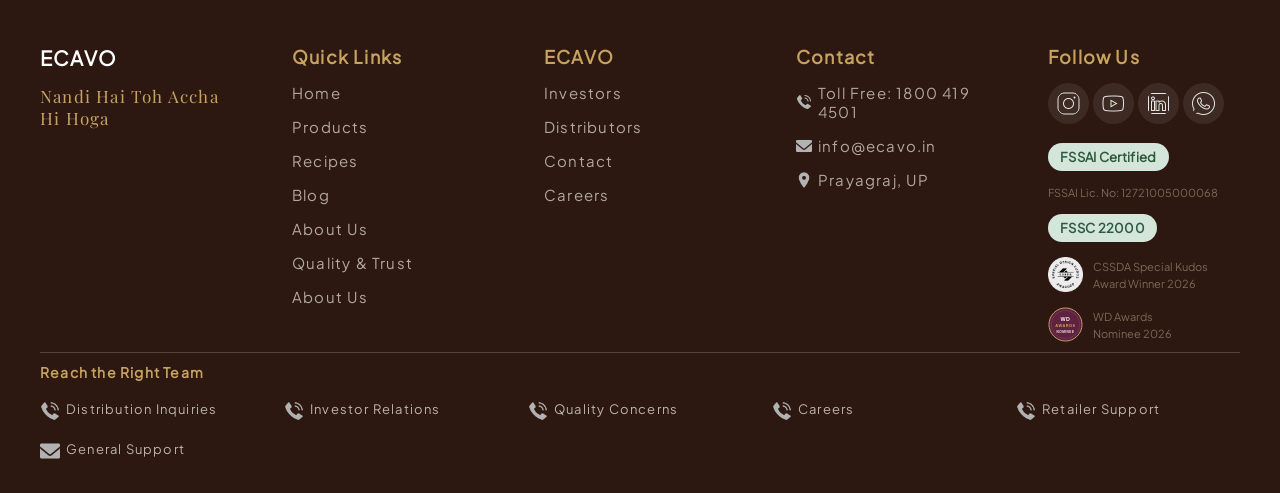
==== commit 4290a8fc: "updated features" ====
--- a/page-2.html
+++ b/page-2.html
@@ -92,17 +92,17 @@
 
       <div class="mps-showcase">
 
-        <div class="child-1"></div>
+        <div class="child-1"><img src="Images/atta-red-mockup-hero.webp" alt=""></div>
         
         <div class="mps-showcase-container">
           
-          <div class="child-2"></div>
-          <div class="child-3"></div>
-          <div class="child-4"></div>
-          <div class="child-5"></div>
-          <div class="child-6"></div>
-          <div class="child-7"></div>
-          <div class="child-8"></div>
+          <div class="child-2"><img src="Images/choker-sahit-atta-blinkit-1.webp" alt=""></div>
+          <div class="child-3"><img src="Images/choker-sahit-atta-blinkit-3.webp" alt=""></div>
+          <div class="child-4"><img src="Images/choker-sahit-atta-blinkit-2.webp" alt=""></div>
+          <div class="child-5"><img src="Images/food-samosa-premium.webp" alt=""></div>
+          <div class="child-6"><img src="Images/food-pakora-premium.webp" alt=""></div>
+          <div class="child-7"><img src="Images/food-roti-premium.webp" alt=""></div>
+          <div class="child-8"><img src="Images/food-parata-premium.webp" alt=""></div>
         </div>
       </div>
     </div>
@@ -179,7 +179,7 @@
   </div>
  </div>
 
-
+</div>
 
 
   <!-- MADE WITH THIS  -->
--- a/page-2.css
+++ b/page-2.css
@@ -115,6 +115,7 @@
   justify-content: center;
   align-items: center;
   padding: 32px  48px;
+  gap: 50px;
 }
 .mps-upper-address{
   display: flex;
@@ -126,6 +127,8 @@
   letter-spacing: 0px;
   font-family: jakarta;
   font-weight: 500;
+  width: 100%;
+  max-width: 1200px;
 }
 .mps-inner-container{
   display: grid;
@@ -162,6 +165,11 @@
   font-family: jakarta;
   font-weight: 500;
   margin-bottom: 24px;
+  background-color: #f8f8f8;
+  padding: 10px 20px;
+  border-radius: 30px;
+  border: #6B5744 solid 1px;
+  width: fit-content;
 }
 .mps-right-content p:nth-child(4){
   color: #6B5744;
@@ -178,6 +186,10 @@
   font-family: jakarta;
   font-weight: 500;
   margin-bottom: 16px ;
+  background-color: #BA964E;
+  padding: 10px;
+  border-radius: 30px;
+  width: fit-content;
 }
 .mps-rating{
   color: #6B5744;
@@ -266,29 +278,100 @@
   flex-direction: column;
   justify-content: center;
   align-items: center;
-
-}
-.child-1{
-  height: 300px;
-  width: 300px;
-  background-color: #000000;
-}
+  
+}
+.child-1 img{
+  height: 480px;
+  width: 480px;
+  background-color: #ffffff;
+  padding: 10px;
+  border: #0000000c solid 1px;
+  border: 10px;
+  border-radius: 10px;
+}
+
+
 .mps-showcase-container{
   display: flex;
   gap: 10px;
   justify-content: end;
   align-items: end;
-  height: 800px;
-}
-.child-2, .child-3, .child-4, .child-5, .child-6, .child-7, .child-8{
+  margin-top: 20px;
+  
+}
+.child-2 img  {
   
   height: 50px;
   width: 50px;
-  background-color: #000000;
-}
-.mps-showcase :has(.child-2:hover) .child-1{
-  background-image: url(Images/choker-sahit-atta-blinkit-1.webp);
-}
+  padding: 6px;
+  background-color: #ffffff;
+  border: #0000002c solid 1px ;
+  border-radius: 4px;
+}
+.child-3 img  {
+  
+  height: 50px;
+  width: 50px;
+  padding: 6px;
+  background-color: #ffffff;
+  border: #0000002c solid 1px ;
+  border-radius: 4px;
+}
+.child-4 img  {
+  
+  height: 50px;
+  width: 50px;
+  padding: 6px;
+  background-color: #ffffff;
+  border: #0000002c solid 1px ;
+  border-radius: 4px;
+}
+.child-5 img  {
+  
+  height: 50px;
+  width: 50px;
+  padding: 6px;
+  background-color: #ffffff;
+  border: #0000002c solid 1px ;
+  border-radius: 4px;
+}
+.child-6 img  {
+  
+  height: 50px;
+  width: 50px;
+  padding: 6px;
+  background-color: #ffffff;
+  border: #0000002c solid 1px ;
+  border-radius: 4px;
+}
+.child-7 img  {
+  
+  height: 50px;
+  width: 50px;
+  padding: 6px;
+  background-color: #ffffff;
+  border: #0000002c solid 1px ;
+  border-radius: 4px;
+}
+.child-8 img  {
+  
+  height: 50px;
+  width: 50px;
+  padding: 6px;
+  background-color: #ffffff;
+  border: #0000002c solid 1px ;
+  border-radius: 4px;
+}
+.child-9 img  {
+  
+  height: 50px;
+  width: 50px;
+  padding: 6px;
+  background-color: #ffffff;
+  border: #0000002c solid 1px ;
+  border-radius: 4px;
+}
+
 
 
 .wtb-main-container {
@@ -309,14 +392,14 @@
 .wtb-badge-container {
   display: flex;
   justify-content: flex-start;
-  align-items: center;
+  align-items: flex-start;
   flex-wrap: wrap;
   gap: 20px;
 }
 
 .wtb-badges {
   display: flex;
-  justify-content: center;
+  justify-content: flex-start;
   gap: 15px;
   flex-wrap: wrap;
 }
